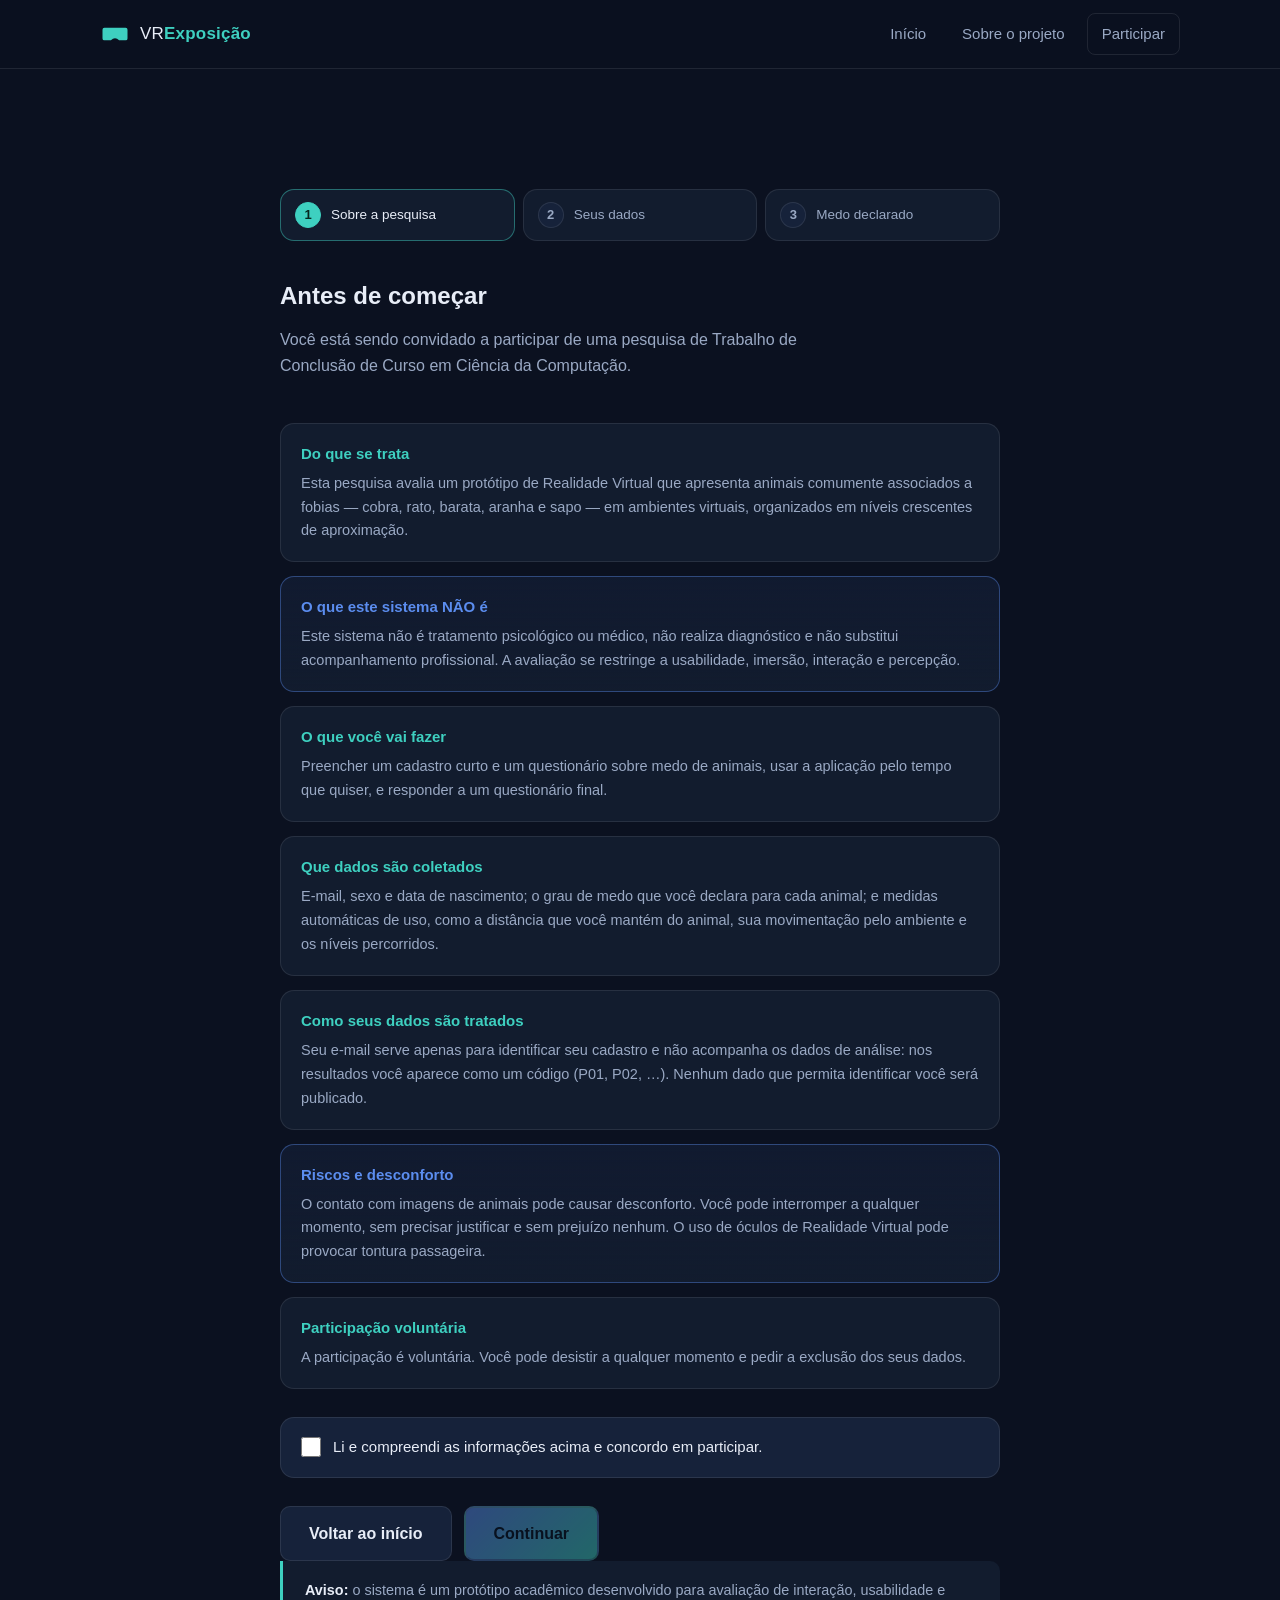
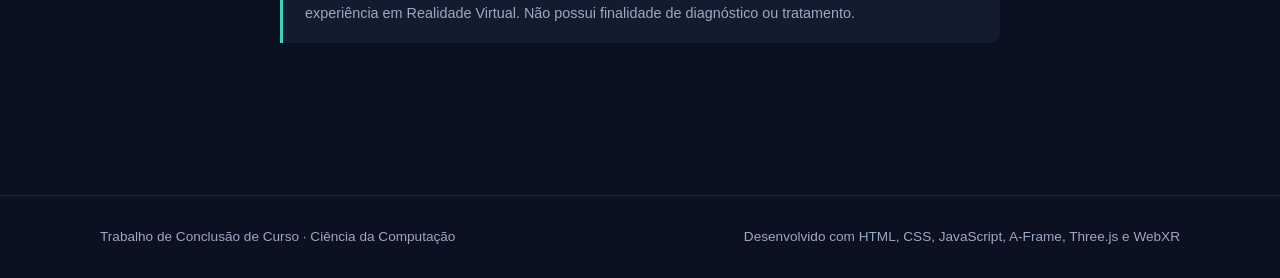
==== cadastro.html @ 46463b05 "Coleta de dados: consentimento, cadastro e medo declarado Primeira metade do que a orientacao de 06/" ====
<!DOCTYPE html>
<html lang="pt-BR">
<head>
  <meta charset="UTF-8" />
  <meta name="viewport" content="width=device-width, initial-scale=1.0" />
  <meta name="description" content="Cadastro e consentimento para participar da pesquisa sobre exposição gradual em Realidade Virtual." />
  <title>Participar da pesquisa | VR Exposição Gradual</title>

  <link rel="icon" href="data:image/svg+xml,<svg xmlns='http://www.w3.org/2000/svg' viewBox='0 0 24 24'><path fill='%233ED0C0' d='M3.5 7h17a1.5 1.5 0 0 1 1.5 1.5v7a1.5 1.5 0 0 1-1.5 1.5h-5.2q-3.3-3.2-6.6 0H3.5A1.5 1.5 0 0 1 2 15.5v-7A1.5 1.5 0 0 1 3.5 7z'/></svg>" />

  <script>document.documentElement.classList.add('js');</script>

  <link rel="stylesheet" href="base.css" />
  <link rel="stylesheet" href="cadastro.css" />
</head>
<body>

  <a class="pular" href="#conteudo">Pular para o conteúdo</a>

  <header class="cabecalho">
    <div class="container cabecalho__interno">

      <a class="logo" href="index.html">
        <svg class="logo__icone" viewBox="0 0 24 24" aria-hidden="true">
          <path d="M3.5 7h17a1.5 1.5 0 0 1 1.5 1.5v7a1.5 1.5 0 0 1-1.5 1.5h-5.2q-3.3-3.2-6.6 0H3.5A1.5 1.5 0 0 1 2 15.5v-7A1.5 1.5 0 0 1 3.5 7z" />
        </svg>
        <span class="logo__texto">VR<strong>Exposição</strong></span>
      </a>

      <button class="menu-botao" id="menuBotao" aria-expanded="false" aria-controls="menu">
        <span class="menu-botao__barra"></span>
        <span class="menu-botao__barra"></span>
        <span class="menu-botao__barra"></span>
        <span class="sr-apenas">Abrir menu</span>
      </button>

      <nav class="menu" id="menu" aria-label="Navegação principal">
        <a href="index.html">Início</a>
        <a href="index.html#sobre">Sobre o projeto</a>
        <a href="cadastro.html" class="menu__destaque" aria-current="page">Participar</a>
      </nav>

    </div>
  </header>

  <main id="conteudo" class="pagina-cadastro">
    <div class="container container--estreito">

      <!-- Trilha dos três passos. Quem está preenchendo um
           formulário precisa saber quanto falta. -->
      <ol class="trilha" id="trilha" aria-label="Etapas do cadastro">
        <li class="trilha__passo trilha__passo--atual" data-passo="1">
          <span class="trilha__numero">1</span>
          <span class="trilha__nome">Sobre a pesquisa</span>
        </li>
        <li class="trilha__passo" data-passo="2">
          <span class="trilha__numero">2</span>
          <span class="trilha__nome">Seus dados</span>
        </li>
        <li class="trilha__passo" data-passo="3">
          <span class="trilha__numero">3</span>
          <span class="trilha__nome">Medo declarado</span>
        </li>
      </ol>

      <noscript>
        <p class="aviso">
          <strong>JavaScript desativado.</strong> Esta página monta o
          cadastro com JavaScript. Ative-o no navegador para participar.
        </p>
      </noscript>

      <!-- ===== PASSO 1: CONSENTIMENTO =====
           O conteúdo vem de pesquisa.js, que é o mesmo texto
           que vai no Apêndice A do TCC. -->
      <section class="passo passo--atual" id="passo1" aria-labelledby="tituloPasso1">
        <h1 class="titulo-pagina" id="tituloPasso1"></h1>
        <p class="secao__texto" id="resumoPesquisa"></p>

        <div class="blocos" id="blocosConsentimento"></div>

        <label class="concordo" for="concordo">
          <input type="checkbox" id="concordo" />
          <span class="concordo__texto" id="textoConcordo"></span>
        </label>

        <div class="acoes">
          <a class="botao botao--neutro" href="index.html">Voltar ao início</a>
          <button class="botao botao--principal botao--desativado"
                  id="irPasso2" type="button" disabled>
            Continuar
          </button>
        </div>
      </section>

      <!-- ===== PASSO 2: CADASTRO ===== -->
      <section class="passo" id="passo2" hidden aria-labelledby="tituloPasso2">
        <h2 class="titulo-pagina" id="tituloPasso2">Seus dados</h2>
        <p class="secao__texto">
          Cinco campos. O e-mail serve só para identificar seu cadastro e
          não acompanha os dados de análise.
        </p>

        <form id="formularioCadastro" novalidate>
          <div class="campos" id="campos"></div>
        </form>

        <p class="erro" id="erroCadastro" role="alert" hidden></p>

        <div class="acoes">
          <button class="botao botao--neutro" id="voltarPasso1" type="button">
            Voltar
          </button>
          <button class="botao botao--principal" id="irPasso3" type="button">
            Continuar
          </button>
        </div>
      </section>

      <!-- ===== PASSO 3: MEDO DECLARADO ===== -->
      <section class="passo" id="passo3" hidden aria-labelledby="tituloPasso3">
        <h2 class="titulo-pagina" id="tituloPasso3"></h2>
        <p class="secao__texto">
          Não existe resposta certa. Responda pelo que você sente hoje,
          pensando em encontrar o animal de verdade.
        </p>

        <div class="escalas" id="escalas"></div>

        <p class="erro" id="erroEscala" role="alert" hidden></p>

        <div class="acoes">
          <button class="botao botao--neutro" id="voltarPasso2" type="button">
            Voltar
          </button>
          <button class="botao botao--principal" id="concluir" type="button">
            Concluir cadastro
          </button>
        </div>
      </section>

      <!-- ===== PRONTO ===== -->
      <section class="passo passo--fim" id="passoFim" hidden aria-labelledby="tituloFim">
        <h2 class="titulo-pagina" id="tituloFim">Cadastro concluído</h2>
        <p class="secao__texto" id="mensagemFim"></p>

        <p class="situacao" id="situacaoEnvio"></p>

        <div class="acoes">
          <a class="botao botao--principal" href="selecao.html">
            Ir para a experiência
          </a>
        </div>
      </section>

      <p class="aviso">
        <strong>Aviso:</strong> o sistema é um protótipo acadêmico
        desenvolvido para avaliação de interação, usabilidade e experiência
        em Realidade Virtual. Não possui finalidade de diagnóstico ou
        tratamento.
      </p>

    </div>
  </main>

  <footer class="rodape">
    <div class="container rodape__interno">
      <p>Trabalho de Conclusão de Curso &middot; Ciência da Computação</p>
      <p>Desenvolvido com HTML, CSS, JavaScript, A-Frame, Three.js e WebXR</p>
    </div>
  </footer>

  <script src="base.js"></script>
  <script src="dados.js"></script>
  <script src="pesquisa.js"></script>
  <script src="configuracao.js"></script>
  <script src="armazenamento.js"></script>
  <script src="cadastro.js"></script>
</body>
</html>
---- base.css ----
/* =========================================================
   BASE — estilos compartilhados por TODAS as páginas do site.
   Variáveis, reset, cabeçalho, botões, seções, rodapé.
   Cada página carrega este arquivo e depois o seu próprio.
   ========================================================= */

/* ---------- 1. VARIÁVEIS ---------- */
:root {
  --fundo:        #0B1120;
  --superficie:   #121C2E;
  --superficie-2: #16223A;
  --borda:        rgba(255, 255, 255, 0.09);

  --texto:        #E8EDF7;
  --texto-suave:  #9AA9C4;

  --azul:         #5B8DEF;
  --verde:        #3ED0C0;

  --raio:         14px;
  --largura-max:  1120px;
  --transicao:    0.25s ease;
}

/* ---------- 2. RESET E BASE ---------- */
* {
  margin: 0;
  padding: 0;
  box-sizing: border-box;
}

html {
  scroll-behavior: smooth;
  scroll-padding-top: 90px;
}

body {
  background-color: var(--fundo);
  color: var(--texto);
  font-family: -apple-system, BlinkMacSystemFont, "Segoe UI", Roboto,
               "Helvetica Neue", Arial, sans-serif;
  line-height: 1.6;
  -webkit-font-smoothing: antialiased;
}

img, svg {
  max-width: 100%;
  display: block;
}

.container {
  width: 100%;
  max-width: var(--largura-max);
  margin: 0 auto;
  padding-inline: 20px;
}

.sr-apenas {
  position: absolute;
  width: 1px;
  height: 1px;
  overflow: hidden;
  clip-path: inset(50%);
  white-space: nowrap;
}

.pular {
  position: absolute;
  top: -100px;
  left: 16px;
  z-index: 200;
  background: var(--azul);
  color: #06121F;
  padding: 10px 16px;
  border-radius: 0 0 8px 8px;
  text-decoration: none;
  font-weight: 600;
}

.pular:focus {
  top: 0;
}

/* ---------- 3. CABEÇALHO ---------- */
.cabecalho {
  position: sticky;
  top: 0;
  z-index: 100;
  background-color: rgba(11, 17, 32, 0.85);
  backdrop-filter: blur(10px);
  border-bottom: 1px solid var(--borda);
}

.cabecalho__interno {
  display: flex;
  align-items: center;
  justify-content: space-between;
  gap: 16px;
  min-height: 68px;
  flex-wrap: wrap;
}

.logo {
  display: flex;
  align-items: center;
  gap: 10px;
  text-decoration: none;
  color: var(--texto);
  font-size: 17px;
  letter-spacing: 0.2px;
}

.logo__icone {
  width: 30px;
  height: 30px;
  fill: var(--verde);
  flex-shrink: 0;
}

.logo__texto strong {
  color: var(--verde);
  font-weight: 700;
}

.menu {
  display: flex;
  align-items: center;
  gap: 8px;
}

.menu a {
  color: var(--texto-suave);
  text-decoration: none;
  font-size: 15px;
  padding: 8px 14px;
  border-radius: 8px;
  transition: color var(--transicao), background-color var(--transicao);
}

.menu a:hover,
.menu a:focus-visible {
  color: var(--texto);
  background-color: var(--superficie);
}

.menu__destaque {
  border: 1px solid var(--borda);
  color: var(--texto);
}

.menu-botao {
  display: none;
  flex-direction: column;
  justify-content: center;
  gap: 5px;
  width: 42px;
  height: 42px;
  padding: 9px;
  background: var(--superficie);
  border: 1px solid var(--borda);
  border-radius: 10px;
  cursor: pointer;
}

.menu-botao__barra {
  display: block;
  height: 2px;
  width: 100%;
  background-color: var(--texto);
  border-radius: 2px;
  transition: transform var(--transicao), opacity var(--transicao);
}

.menu-botao[aria-expanded="true"] .menu-botao__barra:nth-child(1) {
  transform: translateY(7px) rotate(45deg);
}
.menu-botao[aria-expanded="true"] .menu-botao__barra:nth-child(2) {
  opacity: 0;
}
.menu-botao[aria-expanded="true"] .menu-botao__barra:nth-child(3) {
  transform: translateY(-7px) rotate(-45deg);
}

/* ---------- 4. BOTÕES ---------- */
.botao {
  display: inline-block;
  padding: 14px 28px;
  border-radius: 10px;
  text-decoration: none;
  font-size: 16px;
  font-weight: 600;
  text-align: center;
  transition: transform var(--transicao), box-shadow var(--transicao),
              background-color var(--transicao), opacity var(--transicao);
}

.botao--principal {
  background-image: linear-gradient(135deg, var(--azul), var(--verde));
  color: #06121F;
  box-shadow: 0 6px 20px rgba(91, 141, 239, 0.28);
}

.botao--principal:hover {
  transform: translateY(-2px);
  box-shadow: 0 10px 26px rgba(91, 141, 239, 0.4);
}

.botao--secundario {
  background-color: transparent;
  color: var(--texto);
  border: 1px solid var(--borda);
}

.botao--secundario:hover {
  background-color: var(--superficie);
}

/* Botão ainda sem destino: visualmente apagado e sem hover */
.botao--desativado {
  opacity: 0.4;
  cursor: not-allowed;
  box-shadow: none;
}

.botao--desativado:hover {
  transform: none;
  box-shadow: none;
}

/* ---------- 5. SEÇÕES ---------- */
.secao {
  padding-block: clamp(56px, 8vw, 96px);
}

.secao--alternada {
  background-color: var(--superficie);
  border-block: 1px solid var(--borda);
}

.secao__rotulo {
  font-size: 13px;
  font-weight: 600;
  letter-spacing: 0.12em;
  text-transform: uppercase;
  color: var(--verde);
  margin-bottom: 10px;
}

.secao__titulo {
  font-size: clamp(1.6rem, 3.6vw, 2.3rem);
  line-height: 1.2;
  letter-spacing: -0.01em;
  margin-bottom: 16px;
}

.secao__texto {
  color: var(--texto-suave);
  max-width: 62ch;
  margin-bottom: 44px;
}

/* ---------- 6. AVISO ---------- */
.aviso {
  border-left: 3px solid var(--verde);
  background-color: var(--superficie);
  border-radius: 0 10px 10px 0;
  padding: 18px 22px;
  font-size: 0.9rem;
  color: var(--texto-suave);
  margin-bottom: 72px;
}

.aviso strong {
  color: var(--texto);
}

/* ---------- 7. RODAPÉ ---------- */
.rodape {
  border-top: 1px solid var(--borda);
  padding-block: 30px;
}

.rodape__interno {
  display: flex;
  flex-wrap: wrap;
  justify-content: space-between;
  gap: 8px;
  font-size: 0.85rem;
  color: var(--texto-suave);
}

/* ---------- 8. ANIMAÇÃO DE ENTRADA ---------- */
.js .revelar {
  opacity: 0;
  transform: translateY(18px);
  transition: opacity 0.55s ease, transform 0.55s ease;
}

.js .revelar.visivel {
  opacity: 1;
  transform: none;
}

/* ---------- 9. RESPONSIVIDADE ---------- */
@media (max-width: 780px) {
  .menu-botao {
    display: flex;
  }

  .menu {
    display: none;
    width: 100%;
    flex-direction: column;
    align-items: stretch;
    gap: 4px;
    padding-bottom: 14px;
  }

  .menu.aberto {
    display: flex;
  }

  .menu a {
    padding: 12px 14px;
    background-color: var(--superficie);
  }
}

@media (prefers-reduced-motion: reduce) {
  html { scroll-behavior: auto; }

  *, *::before, *::after {
    animation-duration: 0.001ms !important;
    animation-iteration-count: 1 !important;
    transition-duration: 0.001ms !important;
  }

  .js .revelar {
    opacity: 1;
    transform: none;
  }
}
---- cadastro.css ----
/* =========================================================
   CADASTRO — consentimento, dados e medo declarado
   Carregado depois de base.css, que traz as variáveis.
   ========================================================= */

.pagina-cadastro {
  padding: 120px 0 80px;
}

.container--estreito {
  max-width: 760px;
}

/* =========================================================
   TRILHA DOS PASSOS
   Quem preenche formulário precisa saber quanto falta.
   ========================================================= */
.trilha {
  display: flex;
  gap: 8px;
  list-style: none;
  margin-bottom: 36px;
}

.trilha__passo {
  flex: 1;
  display: flex;
  align-items: center;
  gap: 10px;
  padding: 12px 14px;
  background: var(--superficie);
  border: 1px solid var(--borda);
  border-radius: var(--raio);
  color: var(--texto-suave);
  font-size: 13.5px;
  transition: var(--transicao);
}

.trilha__numero {
  display: grid;
  place-items: center;
  width: 26px;
  height: 26px;
  flex-shrink: 0;
  border-radius: 50%;
  background: var(--superficie-2);
  border: 1px solid var(--borda);
  font-size: 13px;
  font-weight: 600;
}

.trilha__passo--atual {
  border-color: rgba(62, 208, 192, 0.45);
  color: var(--texto);
}

.trilha__passo--atual .trilha__numero {
  background: var(--verde);
  border-color: var(--verde);
  color: #06281F;
}

.trilha__passo--feito .trilha__numero {
  background: rgba(62, 208, 192, 0.18);
  border-color: rgba(62, 208, 192, 0.45);
  color: var(--verde);
}

/* =========================================================
   PASSOS
   ========================================================= */
.passo {
  animation: aparecer 0.3s ease;
}

@keyframes aparecer {
  from { opacity: 0; transform: translateY(8px); }
  to   { opacity: 1; transform: none; }
}

/* Quem prefere menos movimento não recebe a animação. */
@media (prefers-reduced-motion: reduce) {
  .passo { animation: none; }
}

.titulo-pagina {
  margin-bottom: 12px;
}

/* =========================================================
   BLOCOS DO CONSENTIMENTO
   ========================================================= */
.blocos {
  display: grid;
  gap: 14px;
  margin: 28px 0;
}

.bloco {
  padding: 18px 20px;
  background: var(--superficie);
  border: 1px solid var(--borda);
  border-radius: var(--raio);
}

/* O que a pessoa precisa ler com atenção -- o que o sistema
   não é, e os riscos -- ganha destaque visual. */
.bloco--destaque {
  border-color: rgba(91, 141, 239, 0.4);
  background: linear-gradient(
    180deg,
    rgba(91, 141, 239, 0.08),
    var(--superficie)
  );
}

.bloco__titulo {
  font-size: 15px;
  margin-bottom: 6px;
  color: var(--verde);
}

.bloco--destaque .bloco__titulo {
  color: var(--azul);
}

.bloco__texto {
  font-size: 14.5px;
  line-height: 1.65;
  color: var(--texto-suave);
}

/* =========================================================
   A CAIXA DE CONCORDÂNCIA
   É o registro do consentimento, então não é um detalhe de
   rodapé: tem o peso visual de uma decisão.
   ========================================================= */
.concordo {
  display: flex;
  align-items: flex-start;
  gap: 12px;
  padding: 18px 20px;
  background: var(--superficie-2);
  border: 1px solid var(--borda);
  border-radius: var(--raio);
  cursor: pointer;
  transition: var(--transicao);
}

.concordo:hover {
  border-color: rgba(62, 208, 192, 0.4);
}

.concordo input {
  width: 20px;
  height: 20px;
  flex-shrink: 0;
  margin-top: 1px;
  accent-color: var(--verde);
  cursor: pointer;
}

.concordo__texto {
  font-size: 15px;
  line-height: 1.5;
}

/* =========================================================
   CAMPOS
   ========================================================= */
.campos {
  display: grid;
  gap: 22px;
  margin: 28px 0;
}

.campo__grupo {
  border: 0;
}

.campo__rotulo {
  display: block;
  margin-bottom: 8px;
  font-size: 14.5px;
  font-weight: 600;
}

.campo__obrigatorio {
  color: var(--azul);
}

.campo__opcional {
  font-weight: 400;
  font-size: 12.5px;
  color: var(--texto-suave);
}

.campo__entrada {
  width: 100%;
  padding: 13px 15px;
  background: var(--superficie);
  border: 1px solid var(--borda);
  border-radius: 10px;
  color: var(--texto);
  font-family: inherit;
  font-size: 15px;
  transition: var(--transicao);
}

.campo__entrada:focus {
  outline: none;
  border-color: var(--verde);
}

/* O seletor de data nasce com o ícone escuro sobre fundo
   escuro em alguns navegadores. */
.campo__entrada[type="date"]::-webkit-calendar-picker-indicator {
  filter: invert(0.7);
  cursor: pointer;
}

.campo__ajuda {
  margin-top: 6px;
  font-size: 12.5px;
  color: var(--texto-suave);
}

/* ---------- escolhas em botão ---------- */
.escolhas {
  display: flex;
  flex-wrap: wrap;
  gap: 8px;
}

.escolha {
  position: relative;
  cursor: pointer;
}

.escolha input {
  position: absolute;
  opacity: 0;
  width: 0;
  height: 0;
}

.escolha span {
  display: block;
  padding: 10px 16px;
  background: var(--superficie);
  border: 1px solid var(--borda);
  border-radius: 999px;
  font-size: 14px;
  transition: var(--transicao);
}

.escolha input:checked + span {
  background: rgba(62, 208, 192, 0.14);
  border-color: var(--verde);
  color: var(--verde);
}

/* O foco precisa aparecer para quem navega por teclado. */
.escolha input:focus-visible + span {
  outline: 2px solid var(--azul);
  outline-offset: 2px;
}

/* =========================================================
   ESCALAS DE MEDO
   ========================================================= */
.escalas {
  display: grid;
  gap: 18px;
  margin: 28px 0;
}

.escala {
  padding: 18px 20px;
  background: var(--superficie);
  border: 1px solid var(--borda);
  border-radius: var(--raio);
}

.escala__animal {
  display: flex;
  align-items: center;
  gap: 10px;
  margin-bottom: 14px;
}

.escala__icone {
  font-size: 22px;
}

.escala__nome {
  font-size: 16px;
  font-weight: 600;
}

.notas {
  display: flex;
  gap: 6px;
}

.nota {
  flex: 1;
  cursor: pointer;
}

.nota input {
  position: absolute;
  opacity: 0;
  width: 0;
  height: 0;
}

.nota span {
  display: grid;
  place-items: center;
  /* alvo de toque confortável num celular */
  min-height: 44px;
  background: var(--superficie-2);
  border: 1px solid var(--borda);
  border-radius: 8px;
  font-size: 14px;
  font-variant-numeric: tabular-nums;
  transition: var(--transicao);
}

.nota input:checked + span {
  background: var(--verde);
  border-color: var(--verde);
  color: #06281F;
  font-weight: 700;
}

.nota input:focus-visible + span {
  outline: 2px solid var(--azul);
  outline-offset: 2px;
}

.escala__legenda {
  display: flex;
  justify-content: space-between;
  margin-top: 8px;
  font-size: 12px;
  color: var(--texto-suave);
}

/* =========================================================
   AÇÕES, ERROS E SITUAÇÃO
   ========================================================= */
.acoes {
  display: flex;
  gap: 12px;
  margin-top: 28px;
}

.acoes--linha {
  margin-top: 16px;
}

.botao--neutro {
  background: var(--superficie-2);
  border: 1px solid var(--borda);
  color: var(--texto);
}

.botao--desativado {
  opacity: 0.45;
  pointer-events: none;
}

.erro {
  margin-top: 16px;
  padding: 12px 16px;
  background: rgba(239, 91, 91, 0.1);
  border: 1px solid rgba(239, 91, 91, 0.35);
  border-radius: 10px;
  font-size: 14px;
  color: #FFB4B4;
}

.situacao {
  margin-top: 18px;
  padding: 12px 16px;
  border-radius: 10px;
  font-size: 14px;
  border: 1px solid var(--borda);
  background: var(--superficie);
  color: var(--texto-suave);
}

.situacao--ok {
  border-color: rgba(62, 208, 192, 0.4);
  color: var(--verde);
}

.situacao--local {
  border-color: rgba(91, 141, 239, 0.35);
  color: #AFC6F5;
}

.ja-cadastrado {
  padding: 18px 20px;
  margin-bottom: 28px;
  background: rgba(91, 141, 239, 0.08);
  border: 1px solid rgba(91, 141, 239, 0.4);
  border-radius: var(--raio);
  font-size: 14.5px;
  line-height: 1.6;
}

/* =========================================================
   CELULAR
   ========================================================= */
@media (max-width: 720px) {
  .pagina-cadastro {
    padding: 100px 0 60px;
  }

  /* No celular só o passo atual cabe na trilha; os outros
     viram bolinhas, para a barra não quebrar em três linhas. */
  .trilha__passo:not(.trilha__passo--atual) .trilha__nome {
    display: none;
  }

  .trilha__passo:not(.trilha__passo--atual) {
    flex: 0 0 auto;
  }

  .notas {
    gap: 4px;
  }

  .nota span {
    min-height: 40px;
    font-size: 13px;
  }

  .acoes {
    flex-direction: column-reverse;
  }

  .acoes .botao {
    width: 100%;
    text-align: center;
  }
}
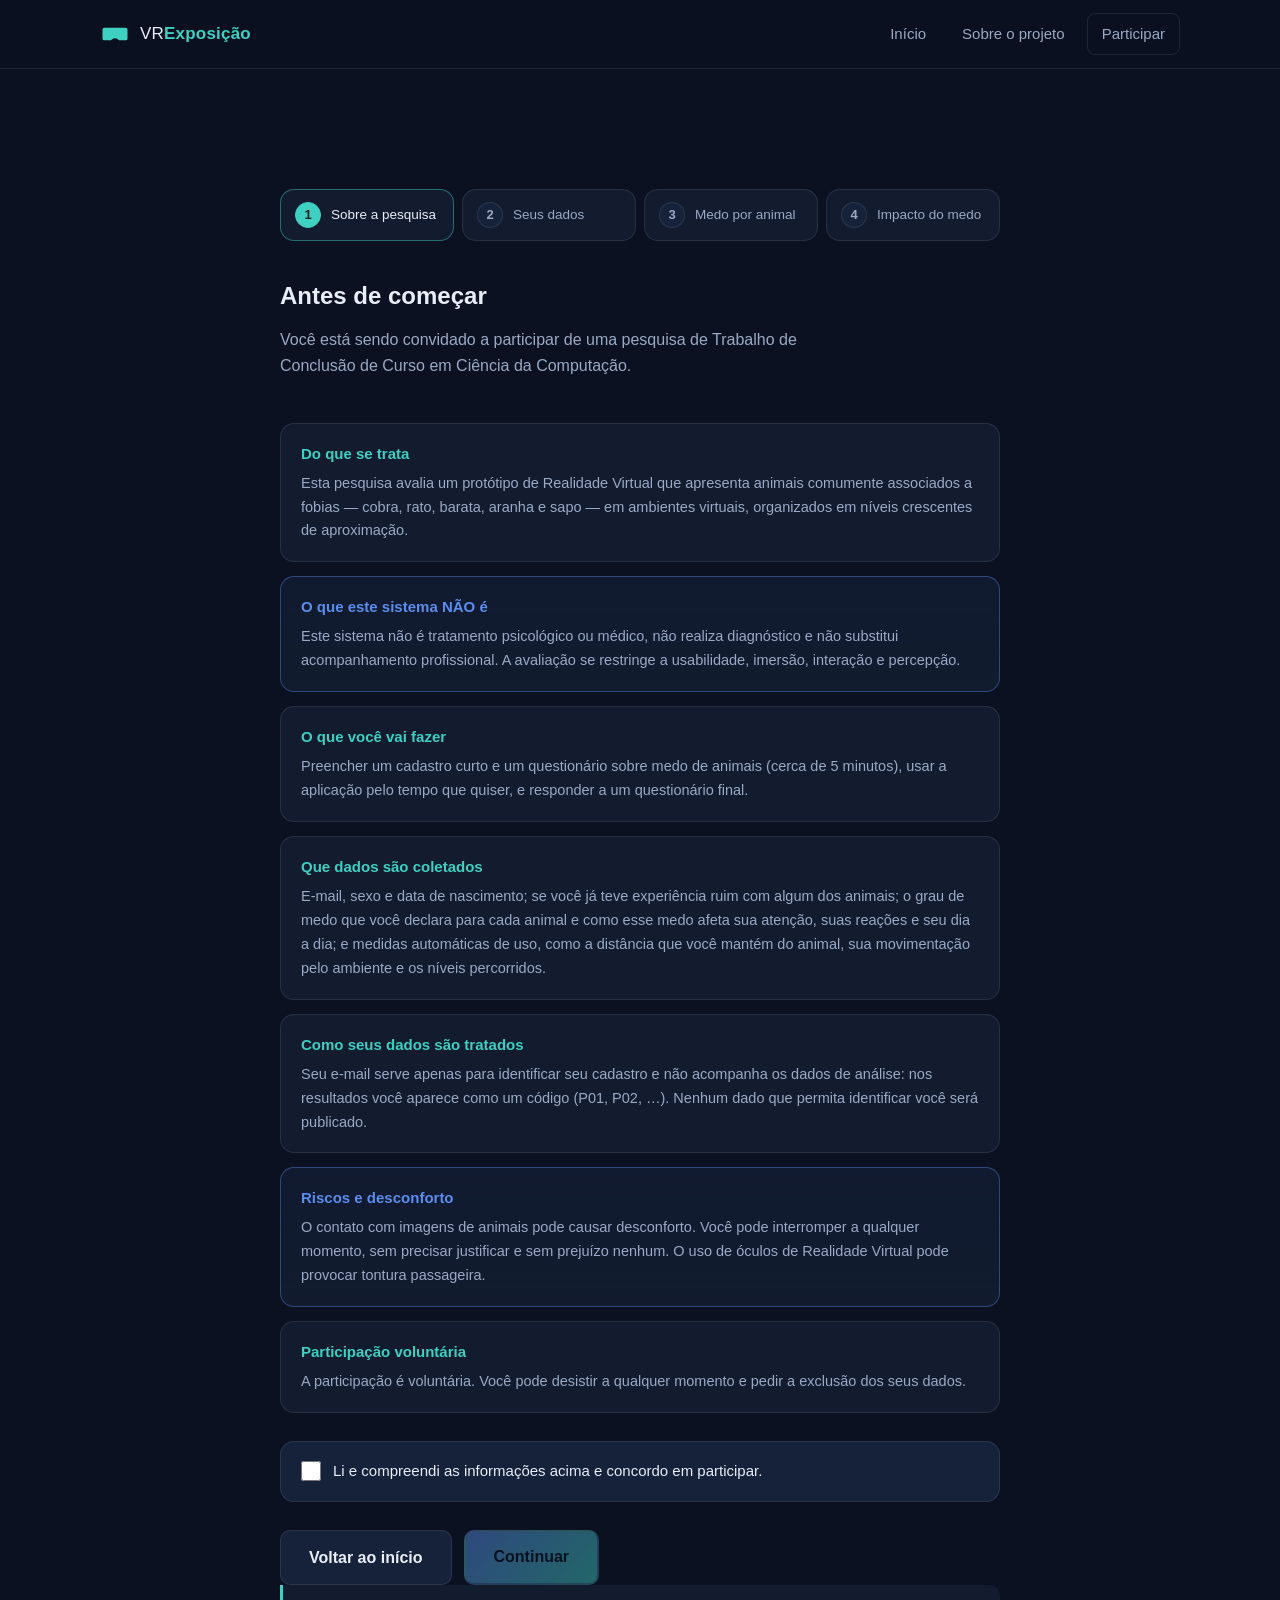
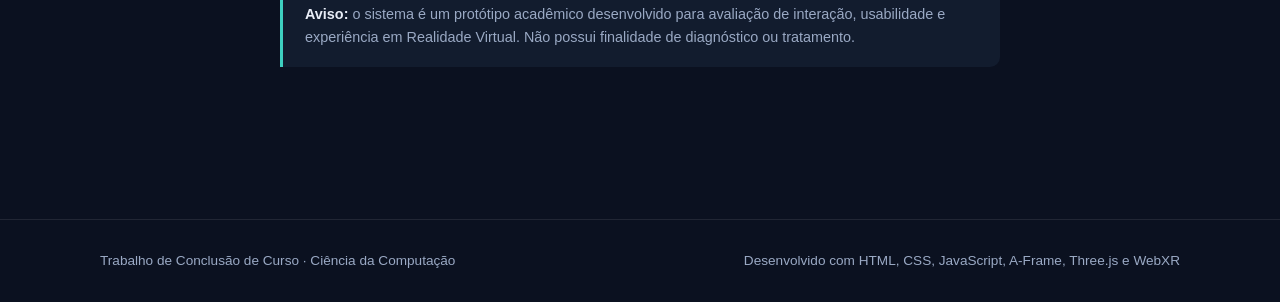
==== commit 6cd182b0: "Questionario de rastreio de medos no cadastro O cadastro passa a ter quatro passos e aplica o questi" ====
--- a/cadastro.html
+++ b/cadastro.html
@@ -46,7 +46,7 @@
   <main id="conteudo" class="pagina-cadastro">
     <div class="container container--estreito">
 
-      <!-- Trilha dos três passos. Quem está preenchendo um
+      <!-- Trilha dos quatro passos. Quem está preenchendo um
            formulário precisa saber quanto falta. -->
       <ol class="trilha" id="trilha" aria-label="Etapas do cadastro">
         <li class="trilha__passo trilha__passo--atual" data-passo="1">
@@ -59,7 +59,11 @@
         </li>
         <li class="trilha__passo" data-passo="3">
           <span class="trilha__numero">3</span>
-          <span class="trilha__nome">Medo declarado</span>
+          <span class="trilha__nome">Medo por animal</span>
+        </li>
+        <li class="trilha__passo" data-passo="4">
+          <span class="trilha__numero">4</span>
+          <span class="trilha__nome">Impacto do medo</span>
         </li>
       </ol>
 
@@ -97,8 +101,8 @@
       <section class="passo" id="passo2" hidden aria-labelledby="tituloPasso2">
         <h2 class="titulo-pagina" id="tituloPasso2">Seus dados</h2>
         <p class="secao__texto">
-          Cinco campos. O e-mail serve só para identificar seu cadastro e
-          não acompanha os dados de análise.
+          O e-mail serve só para identificar seu cadastro e não acompanha
+          os dados de análise.
         </p>
 
         <form id="formularioCadastro" novalidate>
@@ -117,12 +121,12 @@
         </div>
       </section>
 
-      <!-- ===== PASSO 3: MEDO DECLARADO ===== -->
+      <!-- ===== PASSO 3: MEDO POR ANIMAL (rastreio, parte 1) ===== -->
       <section class="passo" id="passo3" hidden aria-labelledby="tituloPasso3">
         <h2 class="titulo-pagina" id="tituloPasso3"></h2>
+        <p class="secao__texto" id="instrucaoPasso3"></p>
         <p class="secao__texto">
-          Não existe resposta certa. Responda pelo que você sente hoje,
-          pensando em encontrar o animal de verdade.
+          Não existe resposta certa. Responda pelo que você sente hoje.
         </p>
 
         <div class="escalas" id="escalas"></div>
@@ -131,6 +135,31 @@
 
         <div class="acoes">
           <button class="botao botao--neutro" id="voltarPasso2" type="button">
+            Voltar
+          </button>
+          <button class="botao botao--principal" id="irPasso4" type="button">
+            Continuar
+          </button>
+        </div>
+      </section>
+
+      <!-- ===== PASSO 4: IMPACTO DO MEDO (rastreio, parte 2) =====
+           As frases falam do animal de maior nota no passo 3.
+           Em caso de empate, a pessoa escolhe em qual pensar. -->
+      <section class="passo" id="passo4" hidden aria-labelledby="tituloPasso4">
+        <h2 class="titulo-pagina" id="tituloPasso4"></h2>
+        <p class="secao__texto" id="instrucaoPasso4"></p>
+
+        <div class="alvo" id="alvo"></div>
+
+        <p class="legenda-impacto" id="legendaImpacto"></p>
+
+        <div id="dimensoes"></div>
+
+        <p class="erro" id="erroImpacto" role="alert" hidden></p>
+
+        <div class="acoes">
+          <button class="botao botao--neutro" id="voltarPasso3" type="button">
             Voltar
           </button>
           <button class="botao botao--principal" id="concluir" type="button">
--- a/cadastro.css
+++ b/cadastro.css
@@ -448,3 +448,104 @@
     text-align: center;
   }
 }
+
+/* =========================================================
+   QUESTIONÁRIO FINAL
+   Reaproveita .escala, .nota e .campo do cadastro; só o que
+   é próprio desta tela fica aqui.
+   ========================================================= */
+.resumo-percurso {
+  margin: 18px 0 4px;
+  padding: 14px 18px;
+  background: rgba(62, 208, 192, 0.08);
+  border: 1px solid rgba(62, 208, 192, 0.35);
+  border-radius: var(--raio);
+  font-size: 14.5px;
+}
+
+/* As perguntas são frases, e não nomes curtos como no cadastro:
+   precisam quebrar em linhas e respirar. */
+.pagina-cadastro .escala__nome {
+  font-size: 15px;
+  font-weight: 500;
+  line-height: 1.5;
+}
+
+.escala__ajuda {
+  margin: -4px 0 12px;
+  font-size: 12.5px;
+  color: #FFC9A8;
+}
+
+.abertas {
+  display: grid;
+  gap: 22px;
+  margin: 28px 0;
+}
+
+.campo__texto {
+  resize: vertical;
+  min-height: 86px;
+  line-height: 1.55;
+}
+
+/* =========================================================
+   RASTREIO, PARTE 2 — impacto do medo
+   ========================================================= */
+.alvo {
+  margin: 22px 0 6px;
+  padding: 16px 20px;
+  background: rgba(62, 208, 192, 0.08);
+  border: 1px solid rgba(62, 208, 192, 0.35);
+  border-radius: var(--raio);
+}
+
+.alvo__rotulo {
+  display: block;
+  font-size: 13.5px;
+  color: var(--texto-suave);
+}
+
+.alvo__animal {
+  display: block;
+  margin-top: 4px;
+  font-size: 20px;
+  font-weight: 700;
+}
+
+.alvo .escolhas {
+  margin-top: 12px;
+}
+
+/* A legenda dos números fica à vista o tempo todo: a escala
+   muda de 0 a 5 (passo 3) para 0 a 4 (aqui). */
+.legenda-impacto {
+  display: flex;
+  flex-wrap: wrap;
+  gap: 6px 16px;
+  margin: 18px 0 0;
+  padding: 12px 16px;
+  background: var(--superficie);
+  border: 1px solid var(--borda);
+  border-radius: 10px;
+  font-size: 13.5px;
+  color: var(--texto-suave);
+}
+
+.legenda-impacto strong {
+  color: var(--texto);
+}
+
+.dimensao {
+  margin-top: 30px;
+}
+
+.dimensao__titulo {
+  font-size: 16px;
+  color: var(--verde);
+}
+
+.escalas--juntas {
+  margin: 12px 0 0;
+  gap: 12px;
+}
